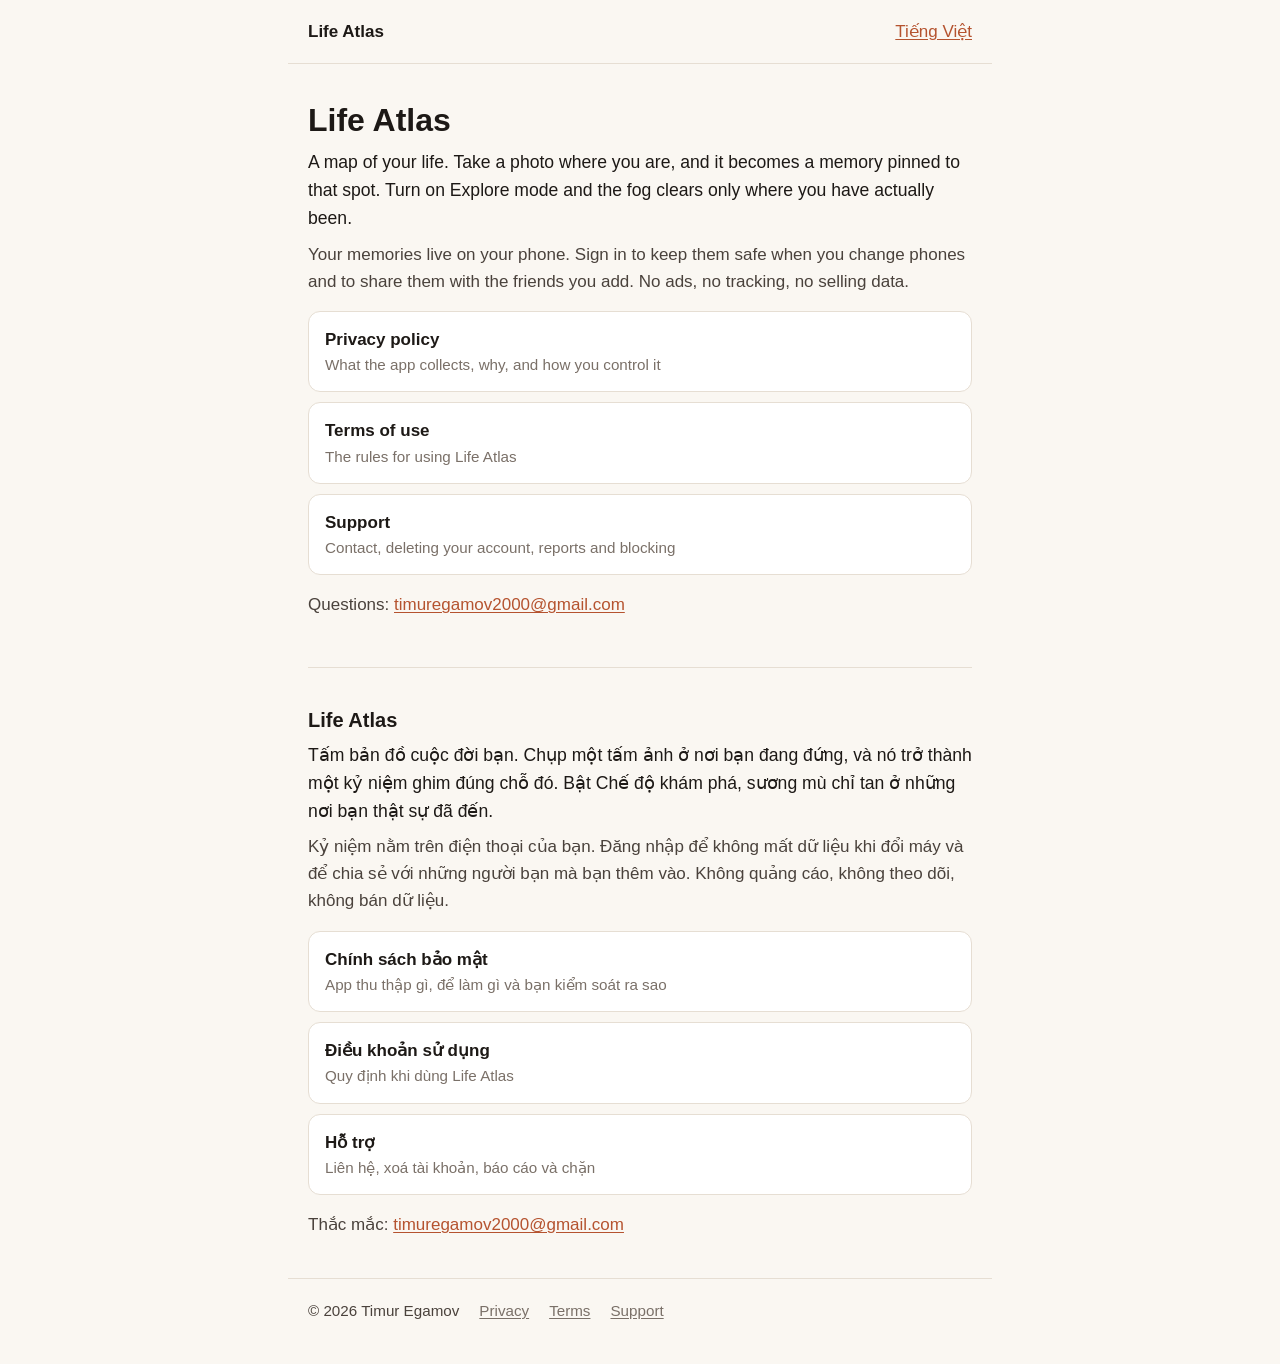
==== index.html @ 8433708b "Life Atlas privacy policy, terms and support pages Generated from mobile/src/legal/documents.ts in t" ====
<!doctype html>
<html lang="en">
<head>
  <meta charset="utf-8">
  <meta name="viewport" content="width=device-width, initial-scale=1">
  <meta name="color-scheme" content="light dark">
  <title>Life Atlas</title>
  <meta name="description" content="Life Atlas: a private map of your memories. Privacy policy, terms of use and support.">
  <link rel="stylesheet" href="style.css">
</head>
<body>
  <header class="top">
    <a class="brand" href="index.html">Life Atlas</a>
    <a class="lang" href="#vi" hreflang="vi" lang="vi">Tiếng Việt</a>
  </header>
  <main>
    <section class="lang-block" lang="en">
      <h1>Life Atlas</h1>
      <p class="lead">A map of your life. Take a photo where you are, and it becomes a memory pinned to that spot. Turn on Explore mode and the fog clears only where you have actually been.</p>
      <p>Your memories live on your phone. Sign in to keep them safe when you change phones and to share them with the friends you add. No ads, no tracking, no selling data.</p>
      <ul class="links">
        <li><a href="privacy.html">Privacy policy<span>What the app collects, why, and how you control it</span></a></li>
        <li><a href="terms.html">Terms of use<span>The rules for using Life Atlas</span></a></li>
        <li><a href="support.html">Support<span>Contact, deleting your account, reports and blocking</span></a></li>
      </ul>
      <p>Questions: <a href="mailto:timuregamov2000@gmail.com">timuregamov2000@gmail.com</a></p>
    </section>

    <section class="lang-block" id="vi" lang="vi">
      <h2>Life Atlas</h2>
      <p class="lead">Tấm bản đồ cuộc đời bạn. Chụp một tấm ảnh ở nơi bạn đang đứng, và nó trở thành một kỷ niệm ghim đúng chỗ đó. Bật Chế độ khám phá, sương mù chỉ tan ở những nơi bạn thật sự đã đến.</p>
      <p>Kỷ niệm nằm trên điện thoại của bạn. Đăng nhập để không mất dữ liệu khi đổi máy và để chia sẻ với những người bạn mà bạn thêm vào. Không quảng cáo, không theo dõi, không bán dữ liệu.</p>
      <ul class="links">
        <li><a href="privacy-vi.html">Chính sách bảo mật<span>App thu thập gì, để làm gì và bạn kiểm soát ra sao</span></a></li>
        <li><a href="terms-vi.html">Điều khoản sử dụng<span>Quy định khi dùng Life Atlas</span></a></li>
        <li><a href="support.html#vi">Hỗ trợ<span>Liên hệ, xoá tài khoản, báo cáo và chặn</span></a></li>
      </ul>
      <p>Thắc mắc: <a href="mailto:timuregamov2000@gmail.com">timuregamov2000@gmail.com</a></p>
    </section>
  </main>
  <footer>
    <span>© 2026 Timur Egamov</span>
    <a href="privacy.html">Privacy</a>
    <a href="terms.html">Terms</a>
    <a href="support.html">Support</a>
  </footer>
</body>
</html>
---- style.css ----
/* Life Atlas legal site: plain, readable, light and dark. No external resources. */
:root {
  color-scheme: light dark;
  --bg: #faf7f2;
  --ink: #1d1916;
  --ink2: #4a423c;
  --muted: #7a7068;
  --line: #e6ded3;
  --accent: #b5532f;
  --card: #ffffff;
}

@media (prefers-color-scheme: dark) {
  :root {
    --bg: #1d1916;
    --ink: #f3ede6;
    --ink2: #cfc6bc;
    --muted: #9a9087;
    --line: #3a332d;
    --accent: #e0805c;
    --card: #26211d;
  }
}

* {
  box-sizing: border-box;
}

html {
  -webkit-text-size-adjust: 100%;
  text-size-adjust: 100%;
}

body {
  margin: 0;
  background: var(--bg);
  color: var(--ink2);
  font: 17px/1.6 -apple-system, BlinkMacSystemFont, "Segoe UI", Roboto, "Helvetica Neue", Arial, sans-serif;
}

.top,
main,
footer {
  max-width: 44rem;
  margin: 0 auto;
  padding-left: 20px;
  padding-right: 20px;
}

.top {
  display: flex;
  align-items: center;
  justify-content: space-between;
  gap: 16px;
  padding-top: 18px;
  padding-bottom: 18px;
  border-bottom: 1px solid var(--line);
}

.brand {
  color: var(--ink);
  font-weight: 700;
  text-decoration: none;
}

main {
  padding-top: 8px;
  padding-bottom: 32px;
}

h1,
h2,
h3 {
  color: var(--ink);
  line-height: 1.25;
}

h1 {
  font-size: 2rem;
  margin: 28px 0 4px;
}

h2 {
  font-size: 1.25rem;
  margin: 32px 0 8px;
}

h3 {
  font-size: 1.05rem;
  margin: 24px 0 6px;
}

p,
ul,
ol {
  margin: 8px 0;
}

ul,
ol {
  padding-left: 1.4em;
}

li + li {
  margin-top: 4px;
}

a {
  color: var(--accent);
  text-underline-offset: 2px;
  overflow-wrap: anywhere;
}

.updated,
.lead-note {
  color: var(--muted);
  font-size: 0.95rem;
  margin-top: 0;
}

.lead {
  font-size: 1.1rem;
  color: var(--ink);
}

.toc details {
  margin-top: 20px;
  padding: 10px 16px;
  background: var(--card);
  border: 1px solid var(--line);
  border-radius: 12px;
}

.toc summary {
  cursor: pointer;
  color: var(--ink);
  font-weight: 600;
}

.toc ol {
  margin-bottom: 4px;
}

.links {
  list-style: none;
  padding: 0;
  margin: 16px 0;
}

.links li + li {
  margin-top: 0;
}

.links a {
  display: block;
  padding: 14px 16px;
  margin-top: 10px;
  background: var(--card);
  border: 1px solid var(--line);
  border-radius: 12px;
  color: var(--ink);
  font-weight: 600;
  text-decoration: none;
}

.links a span {
  display: block;
  color: var(--muted);
  font-weight: 400;
  font-size: 0.95rem;
}

.lang-block + .lang-block {
  margin-top: 48px;
  padding-top: 8px;
  border-top: 1px solid var(--line);
}

footer {
  display: flex;
  flex-wrap: wrap;
  gap: 8px 20px;
  padding-top: 20px;
  padding-bottom: 40px;
  border-top: 1px solid var(--line);
  font-size: 0.95rem;
}

footer a {
  color: var(--muted);
}
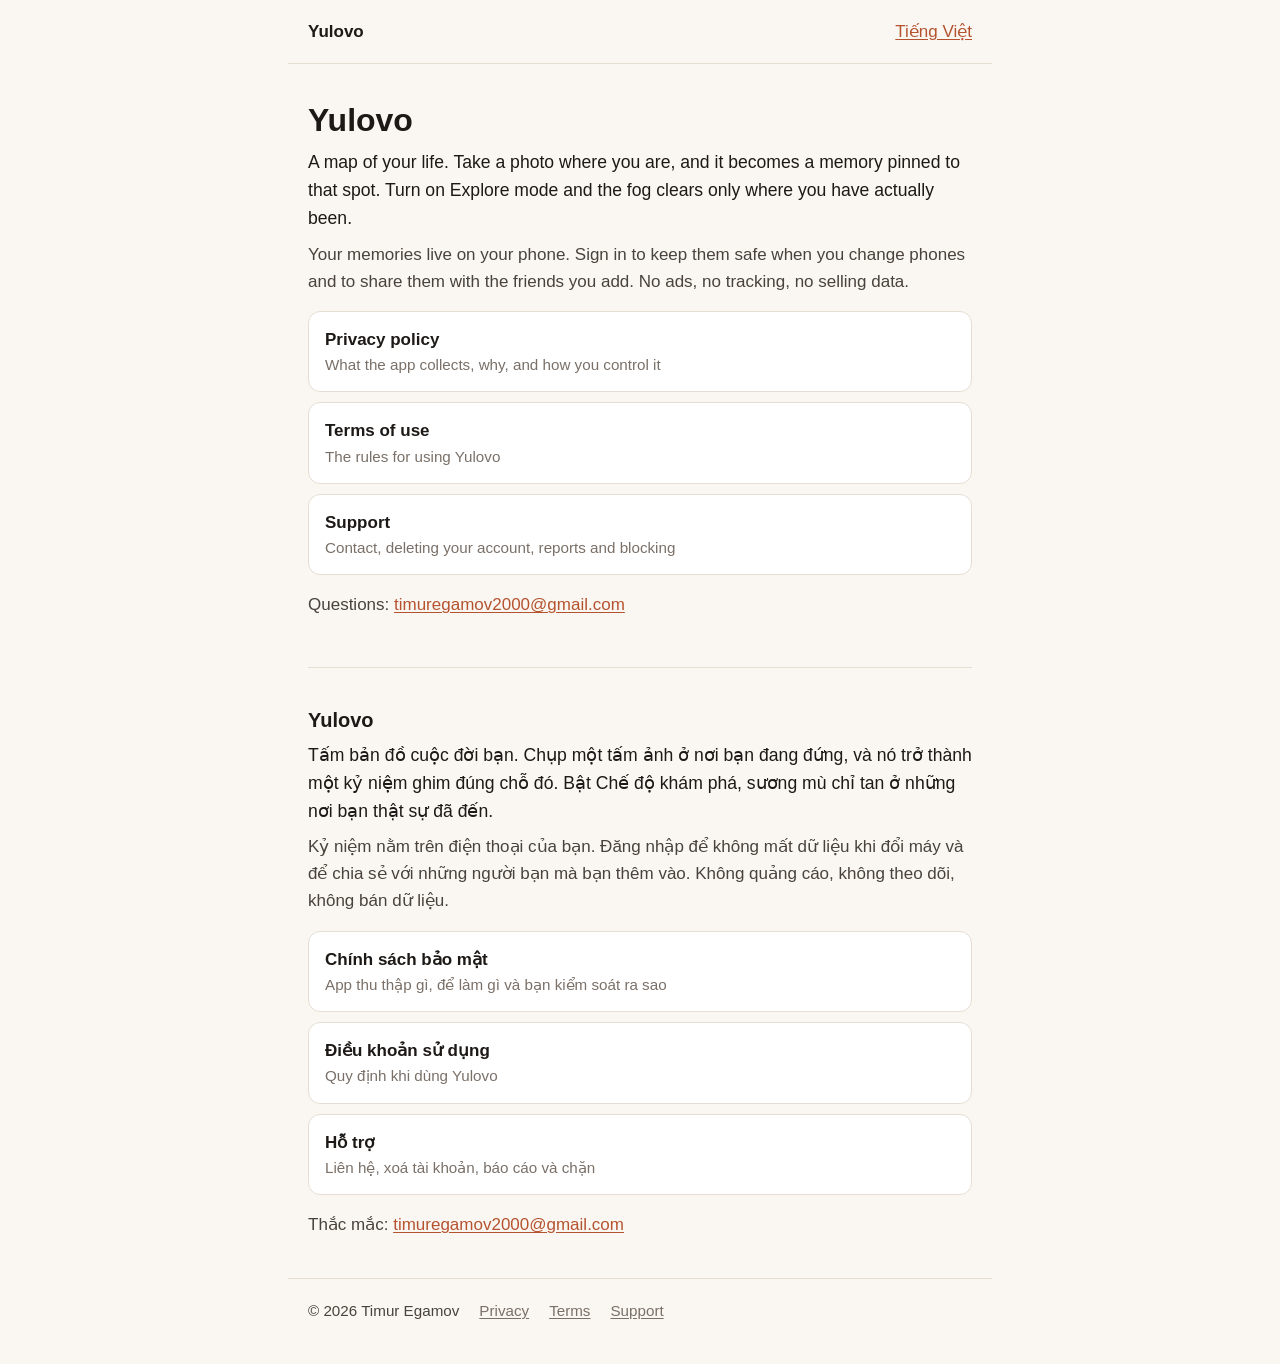
==== commit 70828b76: "Rename to Yulovo Co-Authored-By: Claude Opus 5.5 <noreply@anthropic.com>" ====
--- a/index.html
+++ b/index.html
@@ -4,35 +4,35 @@
   <meta charset="utf-8">
   <meta name="viewport" content="width=device-width, initial-scale=1">
   <meta name="color-scheme" content="light dark">
-  <title>Life Atlas</title>
-  <meta name="description" content="Life Atlas: a private map of your memories. Privacy policy, terms of use and support.">
+  <title>Yulovo</title>
+  <meta name="description" content="Yulovo: a private map of your memories. Privacy policy, terms of use and support.">
   <link rel="stylesheet" href="style.css">
 </head>
 <body>
   <header class="top">
-    <a class="brand" href="index.html">Life Atlas</a>
+    <a class="brand" href="index.html">Yulovo</a>
     <a class="lang" href="#vi" hreflang="vi" lang="vi">Tiếng Việt</a>
   </header>
   <main>
     <section class="lang-block" lang="en">
-      <h1>Life Atlas</h1>
+      <h1>Yulovo</h1>
       <p class="lead">A map of your life. Take a photo where you are, and it becomes a memory pinned to that spot. Turn on Explore mode and the fog clears only where you have actually been.</p>
       <p>Your memories live on your phone. Sign in to keep them safe when you change phones and to share them with the friends you add. No ads, no tracking, no selling data.</p>
       <ul class="links">
         <li><a href="privacy.html">Privacy policy<span>What the app collects, why, and how you control it</span></a></li>
-        <li><a href="terms.html">Terms of use<span>The rules for using Life Atlas</span></a></li>
+        <li><a href="terms.html">Terms of use<span>The rules for using Yulovo</span></a></li>
         <li><a href="support.html">Support<span>Contact, deleting your account, reports and blocking</span></a></li>
       </ul>
       <p>Questions: <a href="mailto:timuregamov2000@gmail.com">timuregamov2000@gmail.com</a></p>
     </section>
 
     <section class="lang-block" id="vi" lang="vi">
-      <h2>Life Atlas</h2>
+      <h2>Yulovo</h2>
       <p class="lead">Tấm bản đồ cuộc đời bạn. Chụp một tấm ảnh ở nơi bạn đang đứng, và nó trở thành một kỷ niệm ghim đúng chỗ đó. Bật Chế độ khám phá, sương mù chỉ tan ở những nơi bạn thật sự đã đến.</p>
       <p>Kỷ niệm nằm trên điện thoại của bạn. Đăng nhập để không mất dữ liệu khi đổi máy và để chia sẻ với những người bạn mà bạn thêm vào. Không quảng cáo, không theo dõi, không bán dữ liệu.</p>
       <ul class="links">
         <li><a href="privacy-vi.html">Chính sách bảo mật<span>App thu thập gì, để làm gì và bạn kiểm soát ra sao</span></a></li>
-        <li><a href="terms-vi.html">Điều khoản sử dụng<span>Quy định khi dùng Life Atlas</span></a></li>
+        <li><a href="terms-vi.html">Điều khoản sử dụng<span>Quy định khi dùng Yulovo</span></a></li>
         <li><a href="support.html#vi">Hỗ trợ<span>Liên hệ, xoá tài khoản, báo cáo và chặn</span></a></li>
       </ul>
       <p>Thắc mắc: <a href="mailto:timuregamov2000@gmail.com">timuregamov2000@gmail.com</a></p>
--- a/style.css
+++ b/style.css
@@ -1,4 +1,4 @@
-/* Life Atlas legal site: plain, readable, light and dark. No external resources. */
+/* Yulovo legal site: plain, readable, light and dark. No external resources. */
 :root {
   color-scheme: light dark;
   --bg: #faf7f2;
